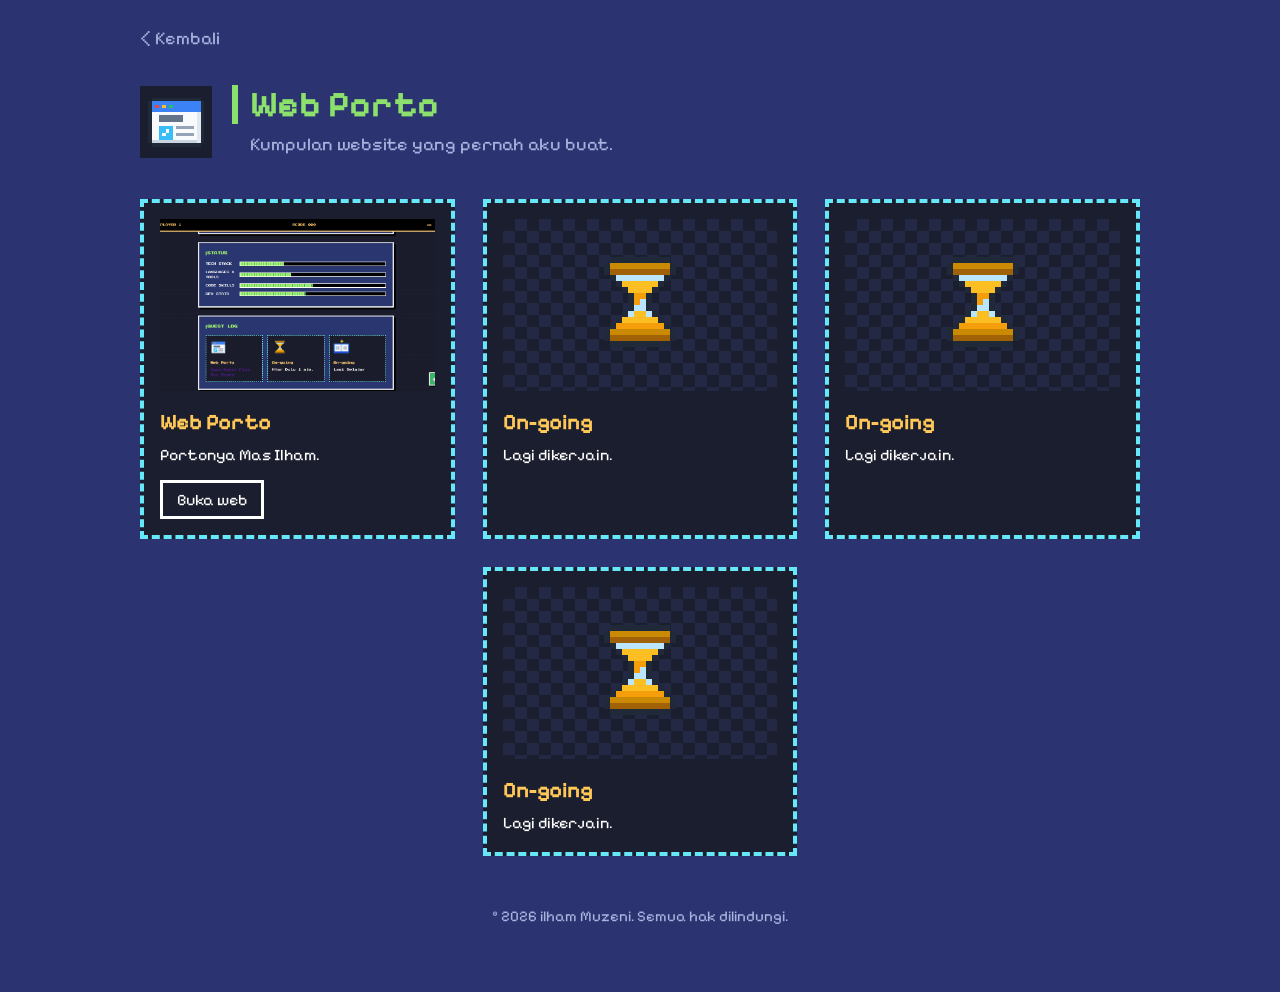
==== porto.html @ fa23ac9a "Add files via upload" ====
<!DOCTYPE html>
<html lang="id">
<head>
  <meta charset="UTF-8">
  <meta name="viewport" content="width=device-width, initial-scale=1">
  <title>Web Porto | Nama Kamu</title>
  <link rel="icon" type="image/png" href="images/web-porto.png">
  <link rel="preconnect" href="https://fonts.googleapis.com">
  <link rel="preconnect" href="https://fonts.gstatic.com" crossorigin>
  <link href="https://fonts.googleapis.com/css2?family=Pixelify+Sans:wght@400;700&display=swap" rel="stylesheet">
  <style>
    :root {
      --bg: #2b3470;
      --panel: #1b1e2e;
      --line: #67e8f9;
      --green: #8be16b;
      --gold: #ffc857;
      --text: #ffffff;
      --muted: #aab3e0;
    }
    * { box-sizing: border-box; margin: 0; padding: 0; }
    body {
      background: var(--bg);
      color: var(--text);
      font-family: "Pixelify Sans", "Courier New", monospace;
      font-size: 18px;
      line-height: 1.6;
      padding: 24px 20px 64px;
    }
    img { image-rendering: auto; display: block; }
    a { color: inherit; }
    :focus-visible { outline: 3px solid var(--gold); outline-offset: 3px; }
    .wrap { max-width: 1000px; margin: 0 auto; }

    .back { display: inline-block; color: var(--muted); text-decoration: none; margin-bottom: 32px; }
    .back:hover { color: var(--green); }

    header { display: flex; gap: 20px; align-items: center; margin-bottom: 40px; }
    header img { width: 72px; height: 72px; image-rendering: pixelated; background: var(--panel); padding: 8px; flex: none; }
    h1 {
      font-size: 36px; line-height: 1.1; color: var(--green);
      border-left: 6px solid var(--green); padding-left: 12px;
    }
    header p { color: var(--muted); margin-top: 6px; padding-left: 18px; }

    .grid { display: flex; flex-wrap: wrap; justify-content: center; gap: 28px; }
    .card { flex: 0 1 calc((100% - 56px) / 3); min-width: 260px; }

    .card { background: var(--panel); border: 4px dashed var(--line); padding: 16px; }
    .shot {
      position: relative; width: 100%; aspect-ratio: 16 / 10; border: 0; cursor: zoom-in;
      background: repeating-conic-gradient(#232845 0 25%, #1b1e2e 0 50%) 0 0 / 24px 24px;
      display: grid; place-items: center; color: var(--muted); font: inherit; overflow: hidden;
    }
    .shot img { position: absolute; inset: 0; width: 100%; height: 100%; object-fit: cover; object-position: top; }
    .card h2 { font-size: 22px; color: var(--gold); margin-top: 14px; }
    .card p { color: var(--text); font-size: 16px; margin-top: 2px; }
    .visit {
      display: inline-block; margin-top: 12px; padding: 4px 14px;
      border: 3px solid var(--text); text-decoration: none; font-size: 16px;
    }
    .visit:hover { background: var(--green); border-color: var(--green); color: var(--panel); }

    dialog { background: var(--panel); border: 4px solid var(--line); padding: 12px; max-width: min(1100px, 94vw); margin: auto; }
    dialog::backdrop { background: rgba(10, 12, 28, 0.85); }
    dialog img { max-width: 100%; max-height: 80vh; margin: 0 auto; }
    dialog button {
      display: block; margin: 12px 0 0 auto; background: var(--bg); color: var(--text);
      border: 3px solid var(--text); font: inherit; padding: 2px 16px; cursor: pointer;
    }
    dialog button:hover { background: var(--green); color: var(--panel); border-color: var(--green); }

    @media (max-width: 520px) {
      body { font-size: 16px; }
      h1 { font-size: 28px; }
    }
    .ongoing .shot { cursor: default; }
.ongoing .shot img.icon {
  position: static;
  width: 96px;
  height: 96px;
  image-rendering: pixelated;
  object-fit: contain;
}

footer {
  max-width: 1000px;
  margin: 48px auto 0;
  text-align: center;
  color: var(--muted);
  font-size: 15px;
}

  </style>
</head>
<body>
  <main class="wrap">
    <a class="back" href="index.html">&lt; Kembali</a>

    <header>
      <img src="images/web-porto.png" alt="" style="width:72px;height:72px">
      <div>
        <h1>Web Porto</h1>
        <p>Kumpulan website yang pernah aku buat.</p>
      </div>
    </header>

    <!--
      CARA TAMBAH WEB BARU:
      salin satu blok <article class="card"> ... </article>,
      lalu ganti nama gambar, judul, deskripsi, dan link.
    -->
    <div class="grid">

      <article class="card">
        <button class="shot" type="button" data-full="images/web1.png" aria-label="Perbesar foto Website 1">
          <span>Foto web 1</span>
          <img src="images/web1.png" alt="Tampilan Website 1" loading="lazy">
        </button>
        <h2>Web Porto</h2>
        <p>Portonya Mas Ilham.</p>
        <a class="visit" href="index.html" target="_blank" rel="noopener">Buka web</a>
      </article>

       <article class="card ongoing">
        <div class="shot">
          <img class="icon" src="images/ongoing1.png" alt="">
        </div>
          <h2>On-going</h2>
          <p>Lagi dikerjain.</p>
      </article>
      
      <article class="card ongoing">
        <div class="shot">
          <img class="icon" src="images/ongoing1.png" alt="">
        </div>
          <h2>On-going</h2>
          <p>Lagi dikerjain.</p>
      </article>
   
      <article class="card ongoing">
        <div class="shot">
          <img class="icon" src="images/ongoing1.png" alt="">
        </div>
          <h2>On-going</h2>
          <p>Lagi dikerjain.</p>
      </article>

    </div>
  </main>

  <dialog id="viewer">
    <img id="viewerImg" src="" alt="">
    <button type="button" id="closeBtn">Tutup</button>
  </dialog>

  <script>
    // Kalau file foto belum ada, gambar disembunyikan dan tulisan "Foto web X" yang tampil
    document.querySelectorAll('.shot img').forEach(function (img) {
      img.addEventListener('error', function () { img.remove(); });
    });

    var viewer = document.getElementById('viewer');
    var viewerImg = document.getElementById('viewerImg');

    document.querySelectorAll('.shot').forEach(function (btn) {
      btn.addEventListener('click', function () {
        if (!btn.querySelector('img')) return;
        viewerImg.src = btn.dataset.full;
        viewer.showModal();
      });
    });

    document.getElementById('closeBtn').addEventListener('click', function () { viewer.close(); });
    viewer.addEventListener('click', function (e) { if (e.target === viewer) viewer.close(); });
  </script>
</body>
</html>

<footer>© 2026 ilham Muzeni. Semua hak dilindungi.</footer>
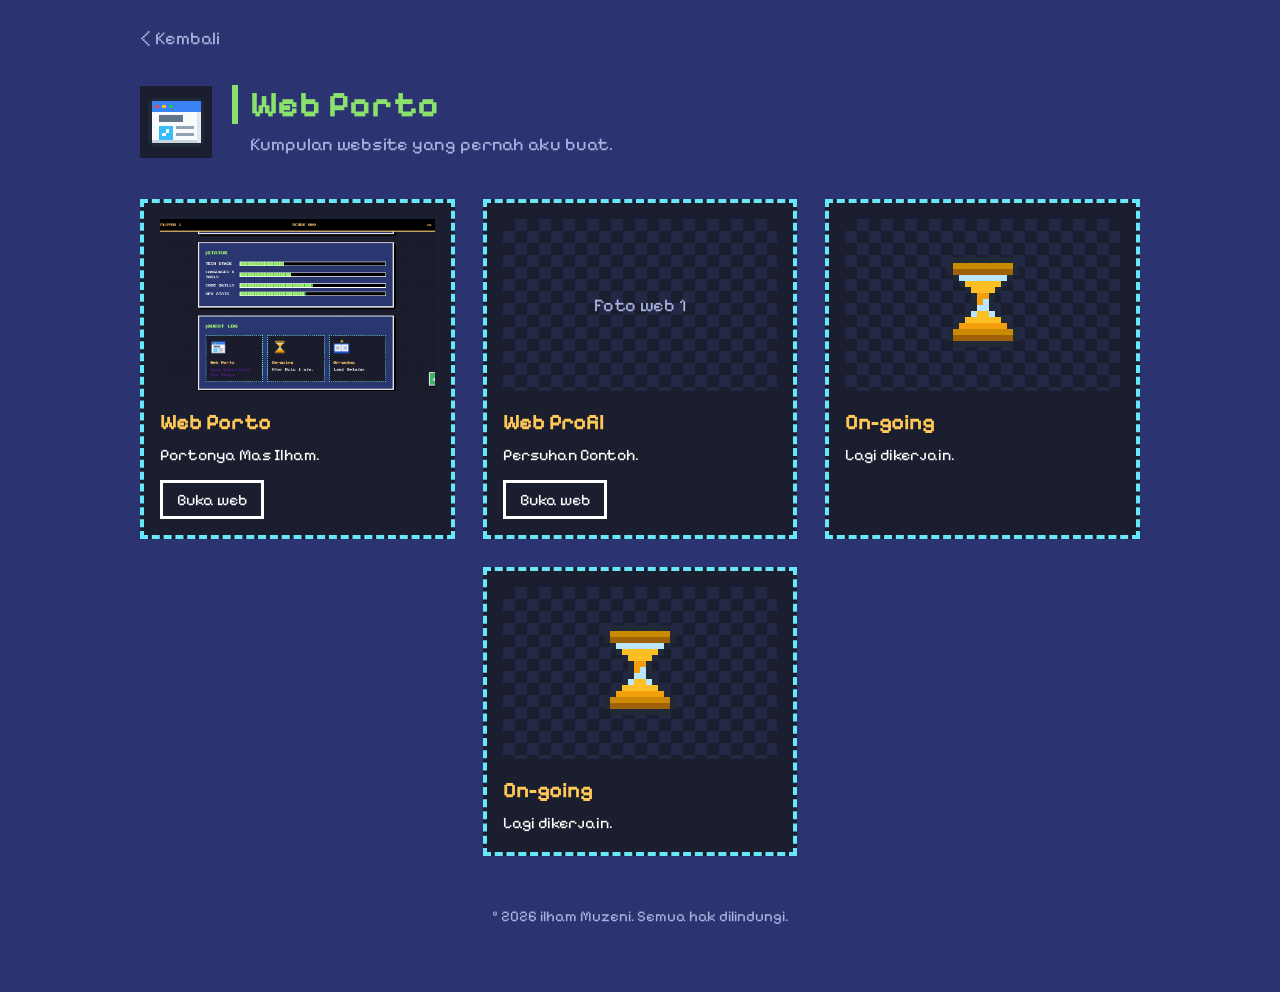
==== commit 3a887a04: "Add files via upload" ====
--- a/porto.html
+++ b/porto.html
@@ -122,13 +122,16 @@
         <a class="visit" href="index.html" target="_blank" rel="noopener">Buka web</a>
       </article>
 
-       <article class="card ongoing">
-        <div class="shot">
-          <img class="icon" src="images/ongoing1.png" alt="">
-        </div>
-          <h2>On-going</h2>
-          <p>Lagi dikerjain.</p>
+      <article class="card">
+        <button class="shot" type="button" data-full="images/web1.png" aria-label="Perbesar foto Website 1">
+          <span>Foto web 1</span>
+          <img src="images/web2.png" alt="Tampilan Website 1" loading="lazy">
+        </button>
+        <h2>Web Profil</h2>
+        <p>Persuhan Contoh.</p>
+        <a class="visit" href="https://muzeni.github.io/Profil-Perusahan-Contoh-/" target="_blank" rel="noopener">Buka web</a>
       </article>
+
       
       <article class="card ongoing">
         <div class="shot">
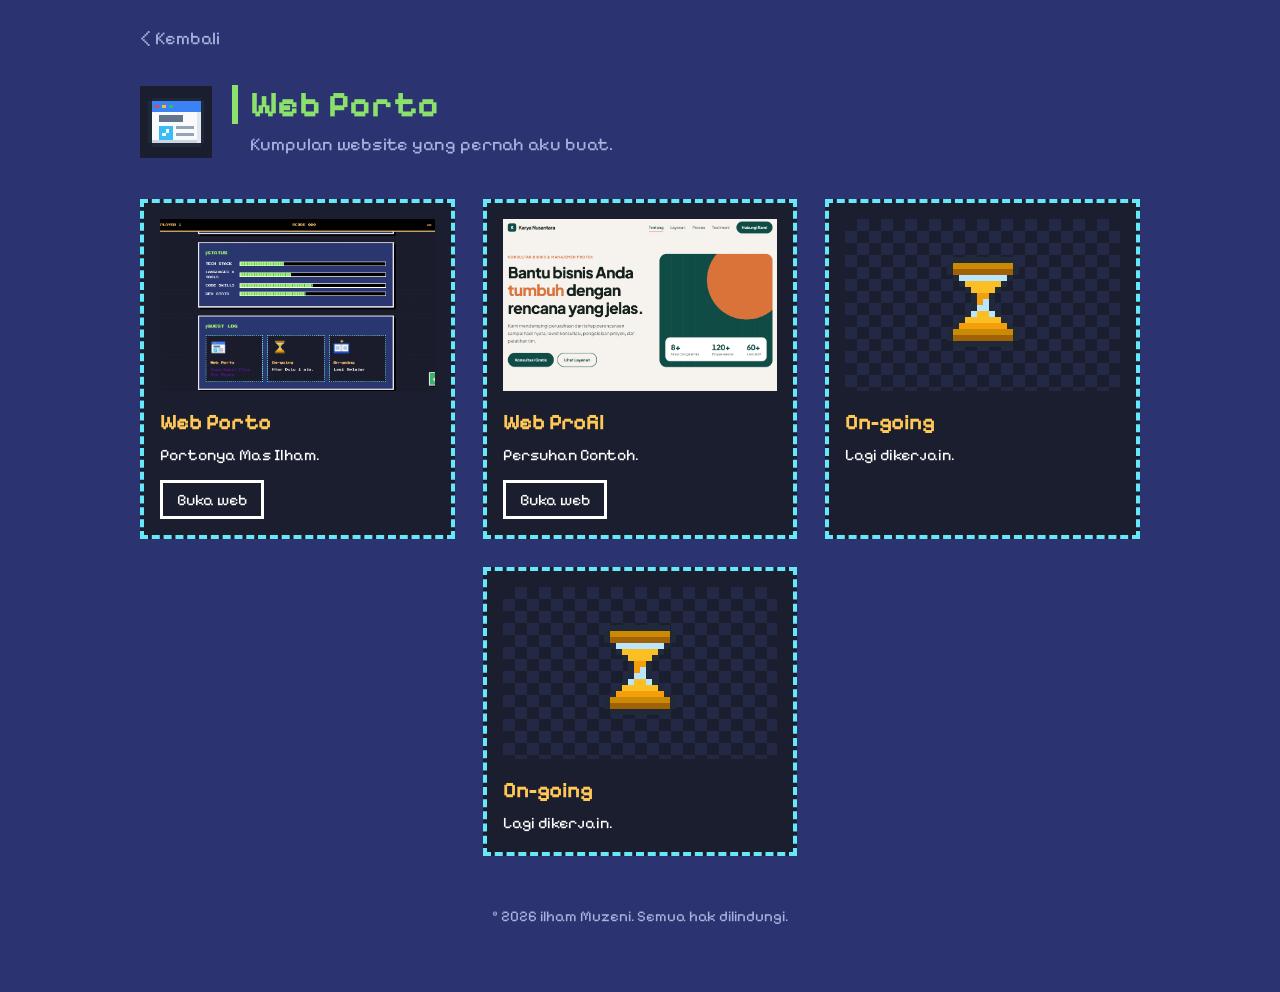
==== commit 7e552813: "Add files via upload" ====
--- a/porto.html
+++ b/porto.html
@@ -169,7 +169,8 @@
     document.querySelectorAll('.shot').forEach(function (btn) {
       btn.addEventListener('click', function () {
         if (!btn.querySelector('img')) return;
-        viewerImg.src = btn.dataset.full;
+      viewerImg.src = btn.querySelector('img').src;
+      viewerImg.alt = btn.querySelector('img').alt;
         viewer.showModal();
       });
     });
@@ -180,4 +181,4 @@
 </body>
 </html>
 
-<footer>© 2026 ilham Muzeni. Semua hak dilindungi.</footer>
+<footer>© 2026 ilham Muzeni. Semua hak dilindungi.</footer>
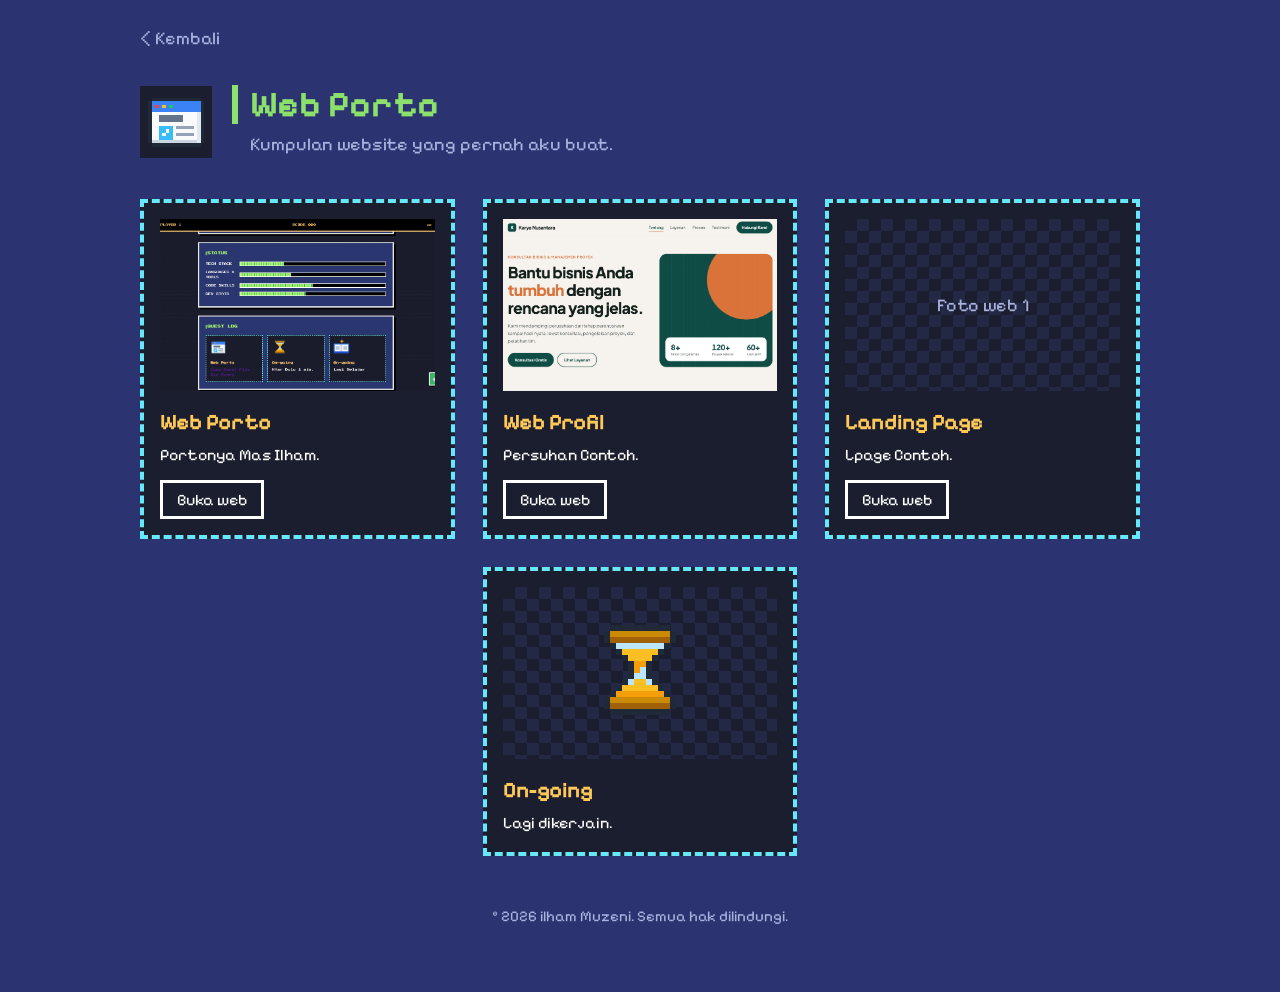
==== commit 5a7846d6: "Add files via upload" ====
--- a/porto.html
+++ b/porto.html
@@ -133,12 +133,14 @@
       </article>
 
       
-      <article class="card ongoing">
-        <div class="shot">
-          <img class="icon" src="images/ongoing1.png" alt="">
-        </div>
-          <h2>On-going</h2>
-          <p>Lagi dikerjain.</p>
+        <article class="card">
+        <button class="shot" type="button" data-full="images/web1.png" aria-label="Perbesar foto Website 1">
+          <span>Foto web 1</span>
+          <img src="images/web3.png" alt="Tampilan Website 1" loading="lazy">
+        </button>
+        <h2>Landing Page</h2>
+        <p>Lpage Contoh.</p>
+        <a class="visit" href=" https://muzeni.github.io/landing-page/" target="_blank" rel="noopener">Buka web</a>
       </article>
    
       <article class="card ongoing">
